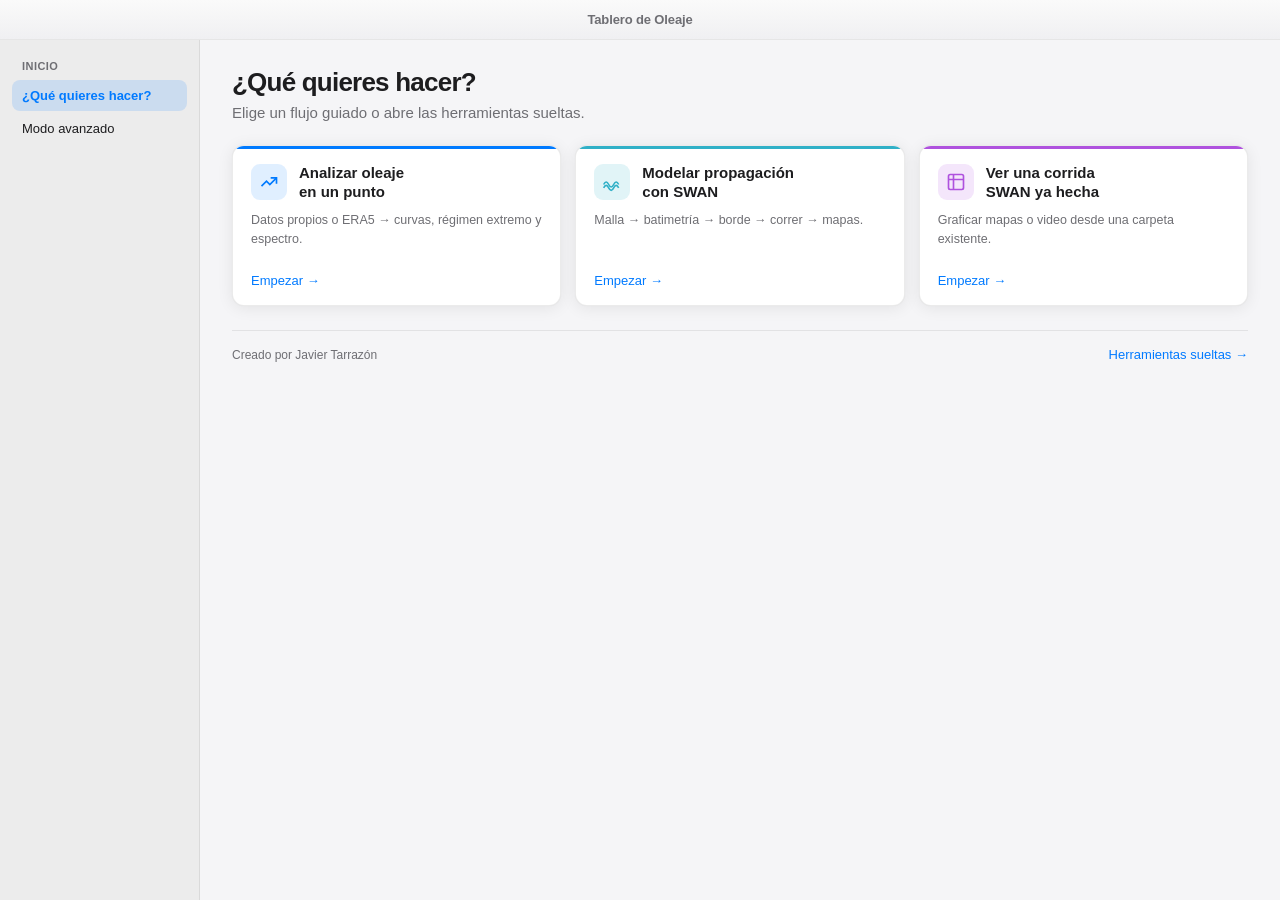
==== ui/index.html @ 60268ed3 "feat: UI web con pywebview, lanzador --gui y fix ERA5 CDS multi-stream Migra la interfaz principal a" ====
<!DOCTYPE html>
<html lang="es">
<head>
  <meta charset="UTF-8" />
  <meta name="viewport" content="width=device-width, initial-scale=1" />
  <title>Tablero de Oleaje</title>
  <link rel="stylesheet" href="styles.css" />
</head>
<body>
  <div class="window" id="window">
    <header class="titlebar">
      <h1 class="titlebar-title">Tablero de Oleaje</h1>
    </header>

    <div class="content" id="content">
      <aside class="sidebar" id="sidebar">
        <div class="sidebar-section">Inicio</div>
        <button type="button" class="nav-item active" data-nav="inicio">¿Qué quieres hacer?</button>
        <button type="button" class="nav-item" data-nav="avanzado">Modo avanzado</button>
      </aside>

      <main class="main" id="main"></main>
    </div>
  </div>

  <!-- Modal condición de borde -->
  <dialog id="dlg-borde" class="modal">
    <form method="dialog" class="modal-box">
      <h3>Condición de borde</h3>
      <label class="radio"><input type="radio" name="modo" value="retorno" checked /> Periodo de retorno (Gumbel)</label>
      <label class="radio"><input type="radio" name="modo" value="maximo" /> Máximo observado</label>
      <label class="radio"><input type="radio" name="modo" value="reinante" /> Oleaje reinante (p50)</label>
      <label class="field">T [años] (solo retorno)
        <input type="number" id="borde-tr" value="100" min="1" />
      </label>
      <div class="modal-actions">
        <button type="button" class="btn secondary" id="borde-cancel">Cancelar</button>
        <button type="submit" class="btn primary">Aceptar</button>
      </div>
    </form>
  </dialog>

  <!-- Modal confirmación SWAN -->
  <dialog id="dlg-confirm" class="modal">
    <form method="dialog" class="modal-box">
      <h3>Advertencias</h3>
      <pre id="confirm-text" class="log-pre"></pre>
      <div class="modal-actions">
        <button type="button" class="btn secondary" id="confirm-no">Cancelar</button>
        <button type="submit" class="btn primary">Continuar</button>
      </div>
    </form>
  </dialog>

  <script src="app.js"></script>
</body>
</html>
---- ui/styles.css ----
:root {
  --mac-bg: #f5f5f7;
  --mac-sidebar: #ececec;
  --mac-card: #ffffff;
  --mac-text: #1d1d1f;
  --mac-muted: #6e6e73;
  --mac-blue: #007aff;
  --mac-blue-hover: #0066d6;
  --mac-teal: #30b0c7;
  --mac-purple: #af52de;
  --mac-border: rgba(0, 0, 0, 0.08);
  --mac-shadow: 0 2px 16px rgba(0, 0, 0, 0.08), 0 0 1px rgba(0, 0, 0, 0.06);
  --mac-radius: 12px;
  --mac-font: "Segoe UI", -apple-system, BlinkMacSystemFont, "Helvetica Neue", sans-serif;
}

* { box-sizing: border-box; margin: 0; padding: 0; }

html, body {
  height: 100%;
  font-family: var(--mac-font);
  color: var(--mac-text);
  background: var(--mac-bg);
  -webkit-font-smoothing: antialiased;
  overflow: hidden;
}

.window {
  height: 100vh;
  display: flex;
  flex-direction: column;
  background: var(--mac-bg);
}

.titlebar {
  height: 40px;
  flex-shrink: 0;
  display: flex;
  align-items: center;
  justify-content: center;
  padding: 0 16px;
  background: linear-gradient(180deg, #fafafa 0%, #f0f0f2 100%);
  border-bottom: 0.5px solid var(--mac-border);
}

.titlebar-title {
  font-size: 13px; font-weight: 600; color: var(--mac-muted);
  letter-spacing: -0.01em;
}

.content {
  flex: 1;
  display: grid;
  grid-template-columns: 200px 1fr;
  min-height: 0;
}

.window.narrow .content { grid-template-columns: 1fr; }
.window.narrow .sidebar { display: none; }

.sidebar {
  background: var(--mac-sidebar);
  border-right: 0.5px solid var(--mac-border);
  padding: 20px 12px;
  overflow-y: auto;
}

.sidebar-section {
  font-size: 11px; font-weight: 600; color: var(--mac-muted);
  text-transform: uppercase; letter-spacing: 0.04em;
  padding: 0 10px 8px;
}

.nav-item {
  display: block; width: 100%; text-align: left;
  padding: 8px 10px; margin-bottom: 2px;
  border: none; border-radius: 8px;
  font-family: inherit; font-size: 13px;
  color: var(--mac-text); background: transparent;
  cursor: pointer;
}
.nav-item:hover { background: rgba(0,0,0,0.04); }
.nav-item.active {
  background: rgba(0, 122, 255, 0.14);
  color: var(--mac-blue); font-weight: 600;
}

.main {
  padding: 28px 32px 24px;
  overflow-y: auto;
  min-height: 0;
}

.hero-title {
  font-size: 26px; font-weight: 700;
  letter-spacing: -0.03em; line-height: 1.15; margin-bottom: 6px;
}

.hero-sub {
  font-size: 15px; color: var(--mac-muted);
  margin-bottom: 24px;
}

.cards {
  display: grid;
  grid-template-columns: repeat(3, 1fr);
  gap: 14px;
}

.window.narrow .cards { grid-template-columns: 1fr; }

.card {
  background: var(--mac-card);
  border-radius: var(--mac-radius);
  border: 0.5px solid var(--mac-border);
  box-shadow: var(--mac-shadow);
  padding: 18px 18px 16px;
  cursor: pointer;
  transition: transform 0.2s ease, box-shadow 0.2s ease;
  position: relative; overflow: hidden;
}

.card::before {
  content: ""; position: absolute; top: 0; left: 0; right: 0; height: 3px;
}
.card.analizar::before { background: var(--mac-blue); }
.card.modelar::before  { background: var(--mac-teal); }
.card.ver::before      { background: var(--mac-purple); }

.card:hover {
  transform: translateY(-2px);
  box-shadow: 0 8px 28px rgba(0, 0, 0, 0.12);
}

.card-head { display: flex; gap: 12px; margin-bottom: 10px; align-items: flex-start; }

.card-icon {
  width: 36px; height: 36px; border-radius: 9px;
  display: flex; align-items: center; justify-content: center; flex-shrink: 0;
}
.card.analizar .card-icon { background: rgba(0,122,255,0.12); color: var(--mac-blue); }
.card.modelar  .card-icon { background: rgba(48,176,199,0.14); color: var(--mac-teal); }
.card.ver      .card-icon { background: rgba(175,82,222,0.14); color: var(--mac-purple); }
.card-icon svg { width: 20px; height: 20px; }

.card h3 { font-size: 15px; font-weight: 600; line-height: 1.25; }
.card p { font-size: 12.5px; color: var(--mac-muted); line-height: 1.45; margin-bottom: 12px; min-height: 48px; }
.card-link { font-size: 13px; font-weight: 500; color: var(--mac-blue); }

.footer {
  margin-top: 24px; padding-top: 16px;
  border-top: 0.5px solid var(--mac-border);
  display: flex; justify-content: space-between; align-items: center;
  font-size: 12px; color: var(--mac-muted);
}

/* Wizard */
.stepper {
  display: flex; align-items: flex-start; flex-wrap: wrap;
  gap: 0; margin-bottom: 16px;
}

.step-item { display: flex; align-items: center; }
.step-node {
  display: flex; flex-direction: column; align-items: center;
  min-width: 64px; max-width: 88px;
}
.step-circle {
  width: 24px; height: 24px; border-radius: 50%;
  display: flex; align-items: center; justify-content: center;
  font-size: 11px; font-weight: 600;
  background: #e5e5ea; color: var(--mac-muted);
}
.step-item.done .step-circle { background: var(--mac-blue); color: #fff; }
.step-item.active .step-circle {
  background: var(--mac-blue); color: #fff;
  box-shadow: 0 0 0 3px rgba(0,122,255,0.25);
}
.step-label {
  font-size: 10px; color: var(--mac-muted); margin-top: 4px;
  text-align: center; line-height: 1.2;
}
.step-item.active .step-label { color: var(--mac-text); font-weight: 600; }
.step-line {
  width: 24px; height: 2px; background: #e5e5ea; margin: 0 2px; margin-top: 11px;
}
.step-line.done { background: var(--mac-blue); }

.form-card {
  background: #fff; border-radius: var(--mac-radius);
  border: 0.5px solid var(--mac-border);
  padding: 20px; box-shadow: var(--mac-shadow);
  margin-bottom: 16px;
}

.field { display: block; margin-bottom: 14px; }
.field span, .field > label:first-child {
  display: block; font-size: 12px; font-weight: 600;
  color: var(--mac-muted); margin-bottom: 6px;
}
.field input[type=text],
.field input[type=number],
.field input:not([type]),
.field select {
  width: 100%; padding: 8px 10px; border-radius: 8px;
  border: 0.5px solid #d1d1d6; font-family: inherit; font-size: 14px;
  background: #fafafa;
}
.field input:focus {
  outline: none; border-color: var(--mac-blue);
  box-shadow: 0 0 0 3px rgba(0,122,255,0.2); background: #fff;
}

.field-row { display: flex; gap: 12px; flex-wrap: wrap; }
.field-row .field { flex: 1; min-width: 120px; }

.radio { display: flex; align-items: center; gap: 8px; margin-bottom: 8px; font-size: 14px; cursor: pointer; }
.check-row { display: flex; gap: 12px; flex-wrap: wrap; margin-top: 8px; }
.check-row label { font-size: 14px; display: flex; align-items: center; gap: 4px; }

.btn {
  font-family: inherit; font-size: 13px; font-weight: 500;
  padding: 8px 16px; border-radius: 8px; border: none; cursor: pointer;
}
.btn.primary { background: var(--mac-blue); color: #fff; box-shadow: 0 1px 3px rgba(0,122,255,0.35); }
.btn.primary:hover { background: var(--mac-blue-hover); }
.btn.primary:disabled { opacity: 0.5; cursor: not-allowed; }
.btn.secondary {
  background: #fff; color: var(--mac-text);
  border: 0.5px solid #d1d1d6;
}
.btn.secondary:hover { background: #f5f5f7; }
.btn.link { background: none; color: var(--mac-blue); padding: 0; border: none; }

.wizard-foot {
  display: flex; justify-content: space-between; align-items: center;
  margin-top: 12px; gap: 12px;
}
.wizard-foot-right { display: flex; gap: 8px; }

.status-bar {
  display: flex; align-items: center; gap: 8px;
  font-size: 12px; color: var(--mac-blue); margin-bottom: 10px;
}
.status-bar::before {
  content: ""; width: 7px; height: 7px; border-radius: 50%; background: currentColor;
}
.status-bar.processing { color: #ff9500; }
.status-bar.error { color: #ff3b30; }

.progress-wrap {
  height: 4px; background: #e5e5ea; border-radius: 2px;
  margin-bottom: 10px; overflow: hidden; display: none;
}
.progress-wrap.visible { display: block; }
.progress-bar {
  height: 100%; background: var(--mac-blue); width: 0%;
  transition: width 0.2s ease;
}
.progress-bar.indeterminate {
  width: 30%; animation: indet 1.2s ease-in-out infinite;
}
@keyframes indet {
  0% { transform: translateX(-100%); }
  100% { transform: translateX(400%); }
}

.log-panel {
  margin-top: 12px; border-radius: 8px;
  border: 0.5px solid var(--mac-border); background: #fafafa;
  max-height: 140px; overflow-y: auto;
}
.log-pre {
  font-family: Consolas, monospace; font-size: 11px;
  padding: 10px; white-space: pre-wrap; color: #333;
  margin: 0;
}

.hint { font-size: 12px; color: var(--mac-muted); margin-top: 8px; }
.hint.ok { color: #248a3d; }

.modal::backdrop { background: rgba(0,0,0,0.35); }
.modal-box {
  border: none; border-radius: 12px; padding: 20px;
  min-width: 320px; box-shadow: 0 16px 48px rgba(0,0,0,0.2);
}
.modal-box h3 { margin-bottom: 12px; font-size: 16px; }
.modal-actions { display: flex; justify-content: flex-end; gap: 8px; margin-top: 16px; }

.hidden { display: none !important; }
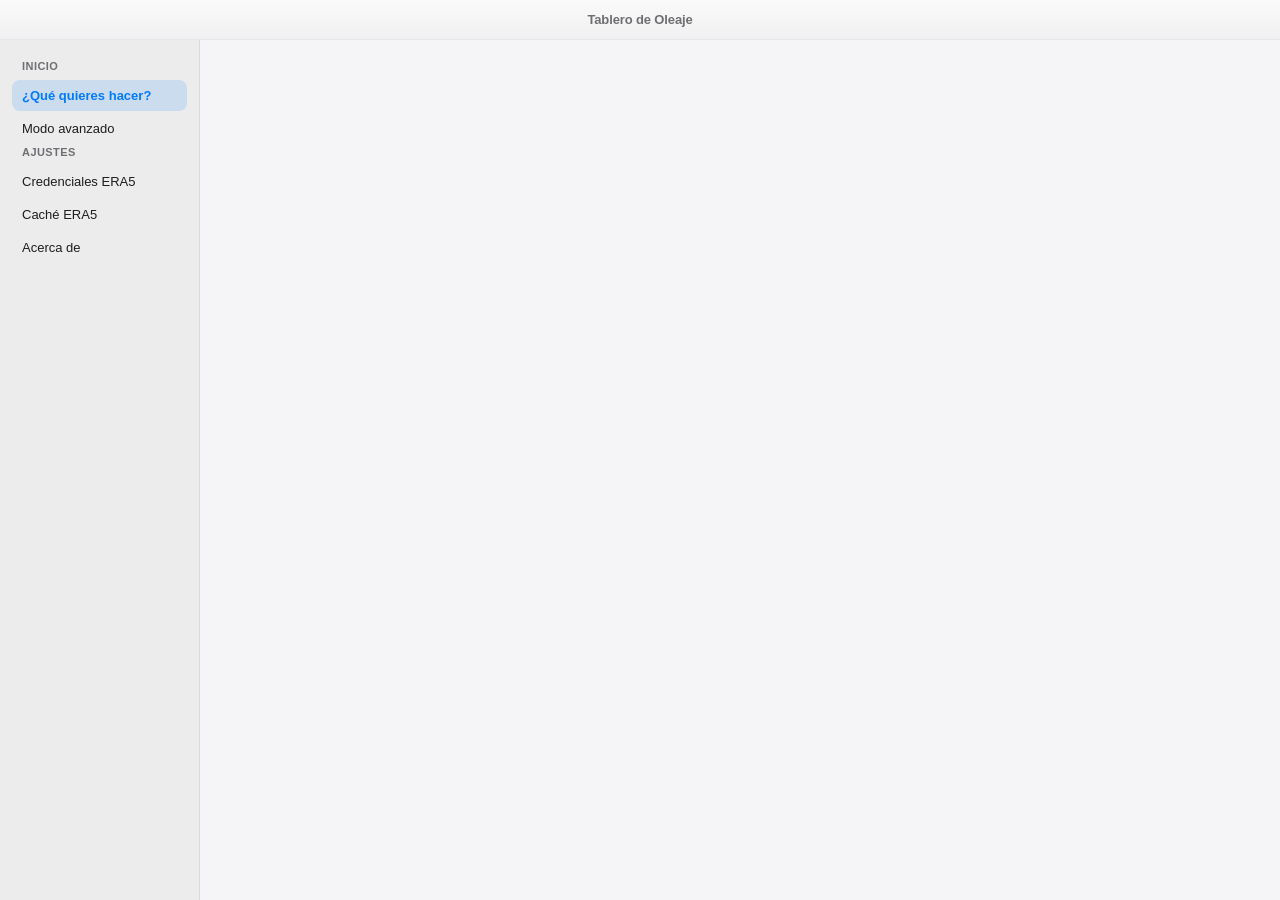
==== commit d0a12acb: "Entrega multiplataforma: UI web, lanzadores Win/Mac y empaquetado. Consolida la interfaz web como ún" ====
--- a/ui/index.html
+++ b/ui/index.html
@@ -17,13 +17,16 @@
         <div class="sidebar-section">Inicio</div>
         <button type="button" class="nav-item active" data-nav="inicio">¿Qué quieres hacer?</button>
         <button type="button" class="nav-item" data-nav="avanzado">Modo avanzado</button>
+        <div class="sidebar-section">Ajustes</div>
+        <button type="button" class="nav-item" data-nav="credenciales">Credenciales ERA5</button>
+        <button type="button" class="nav-item" data-nav="cache">Caché ERA5</button>
+        <button type="button" class="nav-item" data-nav="acerca">Acerca de</button>
       </aside>
 
       <main class="main" id="main"></main>
     </div>
   </div>
 
-  <!-- Modal condición de borde -->
   <dialog id="dlg-borde" class="modal">
     <form method="dialog" class="modal-box">
       <h3>Condición de borde</h3>
@@ -40,7 +43,6 @@
     </form>
   </dialog>
 
-  <!-- Modal confirmación SWAN -->
   <dialog id="dlg-confirm" class="modal">
     <form method="dialog" class="modal-box">
       <h3>Advertencias</h3>
@@ -52,6 +54,12 @@
     </form>
   </dialog>
 
+  <script src="js/core.js"></script>
+  <script src="js/feedback.js"></script>
+  <script src="js/wizard-analizar.js"></script>
+  <script src="js/wizard-modelar.js"></script>
+  <script src="js/wizard-ver.js"></script>
+  <script src="js/views.js"></script>
   <script src="app.js"></script>
 </body>
 </html>
--- a/ui/styles.css
+++ b/ui/styles.css
@@ -8,6 +8,7 @@
   --mac-blue-hover: #0066d6;
   --mac-teal: #30b0c7;
   --mac-purple: #af52de;
+  --mac-orange: #ff9500;
   --mac-border: rgba(0, 0, 0, 0.08);
   --mac-shadow: 0 2px 16px rgba(0, 0, 0, 0.08), 0 0 1px rgba(0, 0, 0, 0.06);
   --mac-radius: 12px;
@@ -103,7 +104,7 @@
 
 .cards {
   display: grid;
-  grid-template-columns: repeat(3, 1fr);
+  grid-template-columns: repeat(auto-fit, minmax(220px, 1fr));
   gap: 14px;
 }
 
@@ -125,6 +126,7 @@
 }
 .card.analizar::before { background: var(--mac-blue); }
 .card.modelar::before  { background: var(--mac-teal); }
+.card.procesar::before { background: var(--mac-orange); }
 .card.ver::before      { background: var(--mac-purple); }
 
 .card:hover {
@@ -140,6 +142,7 @@
 }
 .card.analizar .card-icon { background: rgba(0,122,255,0.12); color: var(--mac-blue); }
 .card.modelar  .card-icon { background: rgba(48,176,199,0.14); color: var(--mac-teal); }
+.card.procesar .card-icon { background: rgba(255,149,0,0.14); color: var(--mac-orange); }
 .card.ver      .card-icon { background: rgba(175,82,222,0.14); color: var(--mac-purple); }
 .card-icon svg { width: 20px; height: 20px; }
 
@@ -265,6 +268,117 @@
   100% { transform: translateX(400%); }
 }
 
+.titlebar { -webkit-app-region: drag; user-select: none; }
+.titlebar-title { -webkit-app-region: drag; }
+.nav-item, .btn, input, select, textarea, a { -webkit-app-region: no-drag; }
+
+.inline-error {
+  background: #fff2f0; color: #c93400; border: 0.5px solid #ffc9c0;
+  border-radius: 8px; padding: 10px 12px; font-size: 13px; margin-bottom: 10px;
+}
+.inline-error.ok { background: #e8f5ea; color: #248a3d; border-color: #b8e6c0; }
+.inline-error.warn { background: #fff4e5; color: #b45309; border-color: #ffe0b2; }
+
+.field-error input { border-color: #ff3b30 !important; }
+.field-err-msg { display: block; font-size: 11px; color: #ff3b30; margin-top: 4px; }
+
+.semaforo { display: flex; flex-wrap: wrap; gap: 6px; margin-bottom: 12px; }
+.chip {
+  font-size: 11px; font-weight: 600; padding: 4px 8px; border-radius: 6px;
+  background: #e5e5ea; color: var(--mac-muted);
+}
+.chip.ok { background: #e8f5ea; color: #248a3d; }
+.chip.warn { background: #fff4e5; color: #b45309; }
+.chip.err { background: #fff2f0; color: #c93400; }
+
+.semaforo-list { list-style: none; font-size: 12px; line-height: 1.6; margin: 0 0 12px; padding: 0; }
+.semaforo-list .sem-ok { color: #248a3d; }
+.semaforo-list .sem-warn { color: #b45309; }
+.semaforo-list .sem-na, .semaforo-list .sem-err { color: var(--mac-muted); }
+
+.comparacion-box {
+  background: #f0f7ff; border-radius: 8px; padding: 10px; font-size: 12px; margin-bottom: 12px;
+}
+.reporte-detalle { font-size: 12px; color: var(--mac-muted); }
+.wizard-ayuda { margin-bottom: 12px; line-height: 1.45; }
+
+.preview-panel {
+  margin-top: 12px; border-radius: var(--mac-radius);
+  border: 0.5px solid var(--mac-border); padding: 12px; background: #fff;
+}
+.preview-img { max-width: 100%; border-radius: 8px; display: block; margin-bottom: 8px; }
+.preview-img-sm { max-width: 100%; max-height: 220px; border-radius: 8px; }
+.preview-inline { margin-top: 10px; }
+.preview-actions { display: flex; gap: 8px; flex-wrap: wrap; }
+
+.btn-sm { padding: 5px 10px; font-size: 12px; }
+
+.home-section { margin-top: 24px; }
+.section-title { font-size: 14px; font-weight: 600; margin-bottom: 10px; }
+.recientes-grid {
+  display: grid; grid-template-columns: repeat(auto-fill, minmax(120px, 1fr)); gap: 10px;
+}
+.rec-item {
+  background: #fff; border-radius: 10px; border: 0.5px solid var(--mac-border);
+  padding: 8px; cursor: pointer; text-align: center;
+}
+.rec-item:hover { box-shadow: var(--mac-shadow); }
+.rec-thumb { width: 100%; height: 72px; object-fit: cover; border-radius: 6px; background: #eee; }
+.rec-thumb.placeholder { display: flex; align-items: center; justify-content: center; font-size: 11px; color: var(--mac-muted); }
+.rec-name { font-size: 10px; display: block; margin-top: 4px; word-break: break-all; color: var(--mac-muted); }
+
+.resume-banner {
+  display: flex; align-items: center; gap: 10px; flex-wrap: wrap;
+  background: #f0f7ff; border-radius: 10px; padding: 10px 14px; margin-bottom: 16px; font-size: 13px;
+}
+.home-actions { margin-bottom: 12px; }
+
+.soft-divider { border: none; border-top: 0.5px solid var(--mac-border); margin: 16px 0; }
+
+.table-wrap { overflow-x: auto; }
+.data-table { width: 100%; border-collapse: collapse; font-size: 13px; }
+.data-table th, .data-table td { text-align: left; padding: 8px 10px; border-bottom: 0.5px solid var(--mac-border); }
+.data-table th { font-size: 11px; text-transform: uppercase; color: var(--mac-muted); }
+
+.about-box p { margin-bottom: 8px; font-size: 14px; line-height: 1.5; }
+
+.explain { font-size: 13px; line-height: 1.5; color: var(--mac-muted); margin-bottom: 14px; }
+.hint-list { margin: 8px 0 0 18px; font-size: 12px; color: var(--mac-muted); }
+
+.bati-resumen { margin-top: 12px; padding: 10px; border-radius: 8px; background: #fafafa; border: 0.5px solid var(--mac-border); }
+.bati-resumen.err { background: #fff8f7; border-color: #ffc9c0; }
+.bati-resumen.warn { background: #fffbf5; border-color: #ffe0b2; }
+
+.tab-bar { display: flex; gap: 4px; margin-bottom: 12px; }
+.tab-btn {
+  font-family: inherit; font-size: 12px; padding: 6px 12px; border-radius: 8px;
+  border: 0.5px solid #d1d1d6; background: #fff; cursor: pointer;
+}
+.tab-btn.active { background: rgba(0,122,255,0.12); border-color: var(--mac-blue); color: var(--mac-blue); font-weight: 600; }
+.tab-btn.disabled, .tab-btn:disabled { opacity: 0.45; cursor: not-allowed; }
+.tab-panel.hidden { display: none; }
+
+.borde-diagram { margin-bottom: 16px; }
+.borde-grid {
+  display: grid; grid-template-columns: 1fr 2fr 1fr; grid-template-rows: auto 1fr auto;
+  gap: 4px; max-width: 280px; font-size: 11px; text-align: center;
+}
+.borde-domain {
+  grid-column: 2; grid-row: 2; border: 2px dashed var(--mac-blue);
+  border-radius: 8px; padding: 12px 8px; background: rgba(0,122,255,0.06);
+  display: flex; align-items: center; justify-content: center; flex-direction: column;
+}
+.borde-n { grid-column: 2; grid-row: 1; color: var(--mac-muted); }
+.borde-s { grid-column: 2; grid-row: 3; color: var(--mac-muted); }
+.borde-w { grid-column: 1; grid-row: 2; align-self: center; color: var(--mac-muted); }
+.borde-e { grid-column: 3; grid-row: 2; align-self: center; color: var(--mac-muted); }
+
+.checklist { list-style: none; padding: 0; margin: 0 0 14px; font-size: 13px; }
+.checklist li { padding: 6px 0; border-bottom: 0.5px solid var(--mac-border); display: flex; gap: 8px; align-items: baseline; }
+.checklist li.ok { color: #248a3d; }
+.checklist li.pending { color: var(--mac-muted); }
+.check-icon { font-weight: 700; width: 1em; }
+
 .log-panel {
   margin-top: 12px; border-radius: 8px;
   border: 0.5px solid var(--mac-border); background: #fafafa;
@@ -278,6 +392,21 @@
 
 .hint { font-size: 12px; color: var(--mac-muted); margin-top: 8px; }
 .hint.ok { color: #248a3d; }
+.hint.warn { color: #b45309; }
+.hint.err { color: #c93400; }
+
+.cds-status {
+  display: inline-flex; align-items: center; gap: 6px;
+  font-size: 13px; font-weight: 500; padding: 6px 10px;
+  border-radius: 8px; margin-bottom: 16px;
+}
+.cds-status.ok { background: #e8f5ea; color: #248a3d; }
+.cds-status.pending { background: #fff4e5; color: #b45309; }
+
+.instr-list {
+  margin: 0 0 16px 18px; font-size: 13px; color: var(--mac-muted); line-height: 1.5;
+}
+.instr-list a { color: var(--mac-blue); }
 
 .modal::backdrop { background: rgba(0,0,0,0.35); }
 .modal-box {
